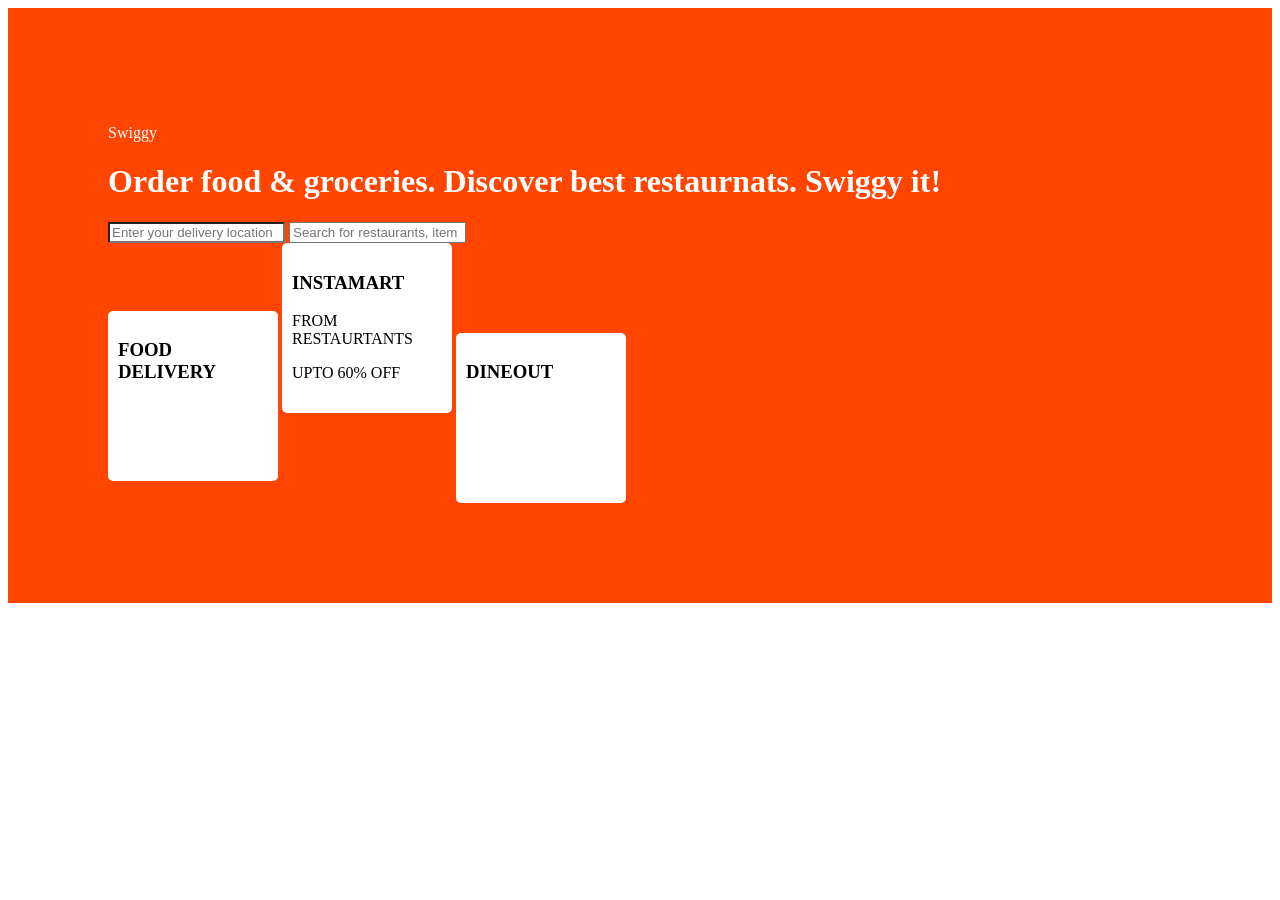
==== clone.html @ ca613606 "working on clone" ====
<!DOCTYPE html>
<html lang="en">
<head>
    <meta charset="UTF-8">
    <meta name="viewport" content="width=device-width, initial-scale=1.0">
    <title>Swiggy clone</title>
    <link rel="stylesheet" href="style.css"/>
</head>
<body>
  
   <div class="container">
    <header></header>
      <p class="p">Swiggy</p>
    <h1>Order food & groceries. Discover
        best restaurnats. Swiggy it!
    </h1>
    </header>
    <input  placeholder="Enter your delivery location" class="input1">
    <input placeholder="Search for restaurants, item or more" class="input2">
<br>
    <div class="box1"> <h3><b>FOOD DELIVERY</b></h3></div>
    <div class="box1"><h3><b>INSTAMART</b></h3>
        <p>FROM RESTAURTANTS</p>
        <P color="yellowred">UPTO 60% OFF</P>
    </div>
    <div class="box1"><h3><b>DINEOUT</b></h3></div>

   </div>
    
</body>
</html>
---- style.css ----
body{
display: flex;
justify-content: center;
align-items: center;
}
h1{
    color: white;

}
.p{
    color: white;
}
.box1{
    height: 150px;
    width: 150px;
    display: inline-block;
    background-color: white;
    padding: 10px;
    border-radius: 5px;
}
.input1{
    background-color: white;
    color: black;
}
.container{
    height: 100%;
    width: 100%;
    padding: 100px;
    background-color: orangered;

}
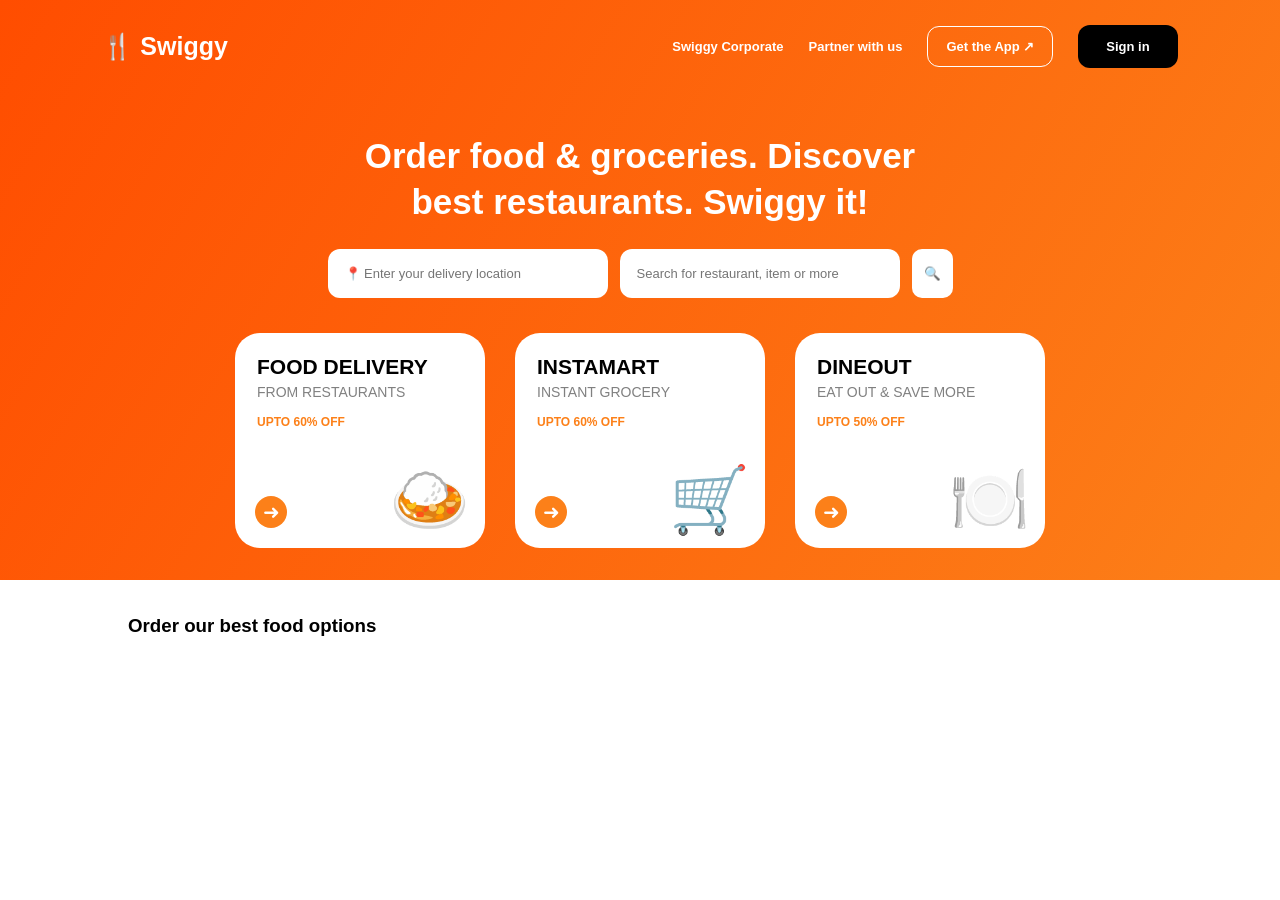
==== commit f8efc0ae: "adding some property" ====
--- a/clone.html
+++ b/clone.html
@@ -3,29 +3,78 @@
 <head>
     <meta charset="UTF-8">
     <meta name="viewport" content="width=device-width, initial-scale=1.0">
-    <title>Swiggy clone</title>
-    <link rel="stylesheet" href="style.css"/>
+    <title>Swiggy Homepage</title>
+    <link rel="stylesheet" href="style.css">
 </head>
 <body>
-  
-   <div class="container">
-    <header></header>
-      <p class="p">Swiggy</p>
-    <h1>Order food & groceries. Discover
-        best restaurnats. Swiggy it!
-    </h1>
-    </header>
-    <input  placeholder="Enter your delivery location" class="input1">
-    <input placeholder="Search for restaurants, item or more" class="input2">
-<br>
-    <div class="box1"> <h3><b>FOOD DELIVERY</b></h3></div>
-    <div class="box1"><h3><b>INSTAMART</b></h3>
-        <p>FROM RESTAURTANTS</p>
-        <P color="yellowred">UPTO 60% OFF</P>
-    </div>
-    <div class="box1"><h3><b>DINEOUT</b></h3></div>
 
-   </div>
-    
+    <section class="hero">
+
+        <!-- Navigation Bar -->
+        <nav class="navbar">
+            <div class="logo">🍴 Swiggy</div>
+
+            <div class="nav-links">
+                <a href="#">Swiggy Corporate</a>
+                <a href="#">Partner with us</a>
+                <a href="#" class="app">Get the App ↗</a>
+                <a href="#" class="signin">Sign in</a>
+            </div>
+        </nav>
+
+        <!-- Main Heading -->
+        <div class="content">
+            <h1>
+                Order food & groceries. Discover<br>
+                best restaurants. Swiggy it!
+            </h1>
+
+            <!-- Search Box -->
+            <div class="search-box">
+                <input type="text"
+                    placeholder="📍 Enter your delivery location">
+
+                <input type="text"
+                    placeholder="Search for restaurant, item or more">
+
+                <button>🔍</button>
+            </div>
+
+            <!-- Service Cards -->
+            <div class="cards">
+
+                <div class="card">
+                    <h2>FOOD DELIVERY</h2>
+                    <p>FROM RESTAURANTS</p>
+                    <span>UPTO 60% OFF</span>
+                    <div class="food-image">🍛</div>
+                    <div class="arrow">➜</div>
+                </div>
+
+                <div class="card">
+                    <h2>INSTAMART</h2>
+                    <p>INSTANT GROCERY</p>
+                    <span>UPTO 60% OFF</span>
+                    <div class="food-image">🛒</div>
+                    <div class="arrow">➜</div>
+                </div>
+
+                <div class="card">
+                    <h2>DINEOUT</h2>
+                    <p>EAT OUT & SAVE MORE</p>
+                    <span>UPTO 50% OFF</span>
+                    <div class="food-image">🍽️</div>
+                    <div class="arrow">➜</div>
+                </div>
+
+            </div>
+        </div>
+    </section>
+
+    <!-- Bottom Section -->
+    <section class="bottom">
+        <h3>Order our best food options</h3>
+    </section>
+
 </body>
-</html>
+</html>
--- a/style.css
+++ b/style.css
@@ -1,31 +1,200 @@
-body{
-display: flex;
-justify-content: center;
-align-items: center;
-}
-h1{
+* {
+    margin: 0;
+    padding: 0;
+    box-sizing: border-box;
+    font-family: Arial, sans-serif;
+}
+
+body {
+    background-color: #fff;
+}
+
+/* Main Orange Section */
+.hero {
+    background: linear-gradient(120deg, #ff4d00, #fc8019);
+    min-height: 580px;
+    width: 100%;
     color: white;
-
-}
-.p{
+    padding: 25px 8%;
+}
+
+/* Navigation Bar */
+.navbar {
+    display: flex;
+    justify-content: space-between;
+    align-items: center;
+}
+
+.logo {
+    font-size: 25px;
+    font-weight: bold;
+}
+
+.nav-links {
+    display: flex;
+    align-items: center;
+    gap: 25px;
+}
+
+.nav-links a {
     color: white;
-}
-.box1{
-    height: 150px;
-    width: 150px;
+    text-decoration: none;
+    font-size: 13px;
+    font-weight: bold;
+}
+
+.app {
+    border: 1px solid white;
+    padding: 12px 18px;
+    border-radius: 12px;
+}
+
+.signin {
+    background: black;
+    padding: 14px 28px;
+    border-radius: 12px;
+}
+
+/* Main Content */
+.content {
+    text-align: center;
+    margin-top: 65px;
+}
+
+.content h1 {
+    font-size: 35px;
+    line-height: 1.3;
+    margin-bottom: 25px;
+}
+
+/* Search Box */
+.search-box {
+    display: flex;
+    justify-content: center;
+    gap: 12px;
+    margin-bottom: 35px;
+}
+
+.search-box input {
+    width: 280px;
+    padding: 17px;
+    border: none;
+    border-radius: 12px;
+    outline: none;
+    font-size: 13px;
+}
+
+.search-box button {
+    background: white;
+    border: none;
+    border-radius: 10px;
+    padding: 12px;
+    cursor: pointer;
+}
+
+/* Cards */
+.cards {
+    display: flex;
+    justify-content: center;
+    gap: 30px;
+    margin-top: 25px;
+}
+
+.card {
+    background: #fff;
+    color: black;
+    width: 250px;
+    height: 215px;
+    border-radius: 25px;
+    padding: 22px;
+    text-align: left;
+    position: relative;
+    overflow: hidden;
+}
+
+.card h2 {
+    font-size: 21px;
+}
+
+.card p {
+    color: gray;
+    margin-top: 5px;
+    font-size: 14px;
+}
+
+.card span {
     display: inline-block;
-    background-color: white;
-    padding: 10px;
-    border-radius: 5px;
-}
-.input1{
-    background-color: white;
+    color: #fc8019;
+    font-size: 12px;
+    font-weight: bold;
+    margin-top: 15px;
+}
+
+.food-image {
+    position: absolute;
+    right: 15px;
+    bottom: 10px;
+    font-size: 65px;
+}
+
+.arrow {
+    position: absolute;
+    bottom: 20px;
+    left: 20px;
+    background: #fc8019;
+    color: white;
+    width: 32px;
+    height: 32px;
+    border-radius: 50%;
+    text-align: center;
+    line-height: 32px;
+    font-size: 20px;
+}
+
+/* Bottom Section */
+.bottom {
+    padding: 35px 10%;
     color: black;
 }
-.container{
-    height: 100%;
-    width: 100%;
-    padding: 100px;
-    background-color: orangered;
-
+
+/* Responsive Design */
+@media (max-width: 768px) {
+
+    .hero {
+        padding: 20px;
+    }
+
+    .navbar {
+        flex-direction: column;
+        gap: 20px;
+    }
+
+    .nav-links {
+        flex-wrap: wrap;
+        justify-content: center;
+        gap: 12px;
+    }
+
+    .content h1 {
+        font-size: 25px;
+    }
+
+    .search-box {
+        flex-direction: column;
+        align-items: center;
+    }
+
+    .search-box input {
+        width: 100%;
+    }
+
+    .cards {
+        flex-direction: column;
+        align-items: center;
+    }
+
+    .card {
+        width: 100%;
+        max-width: 350px;
+    }
 }
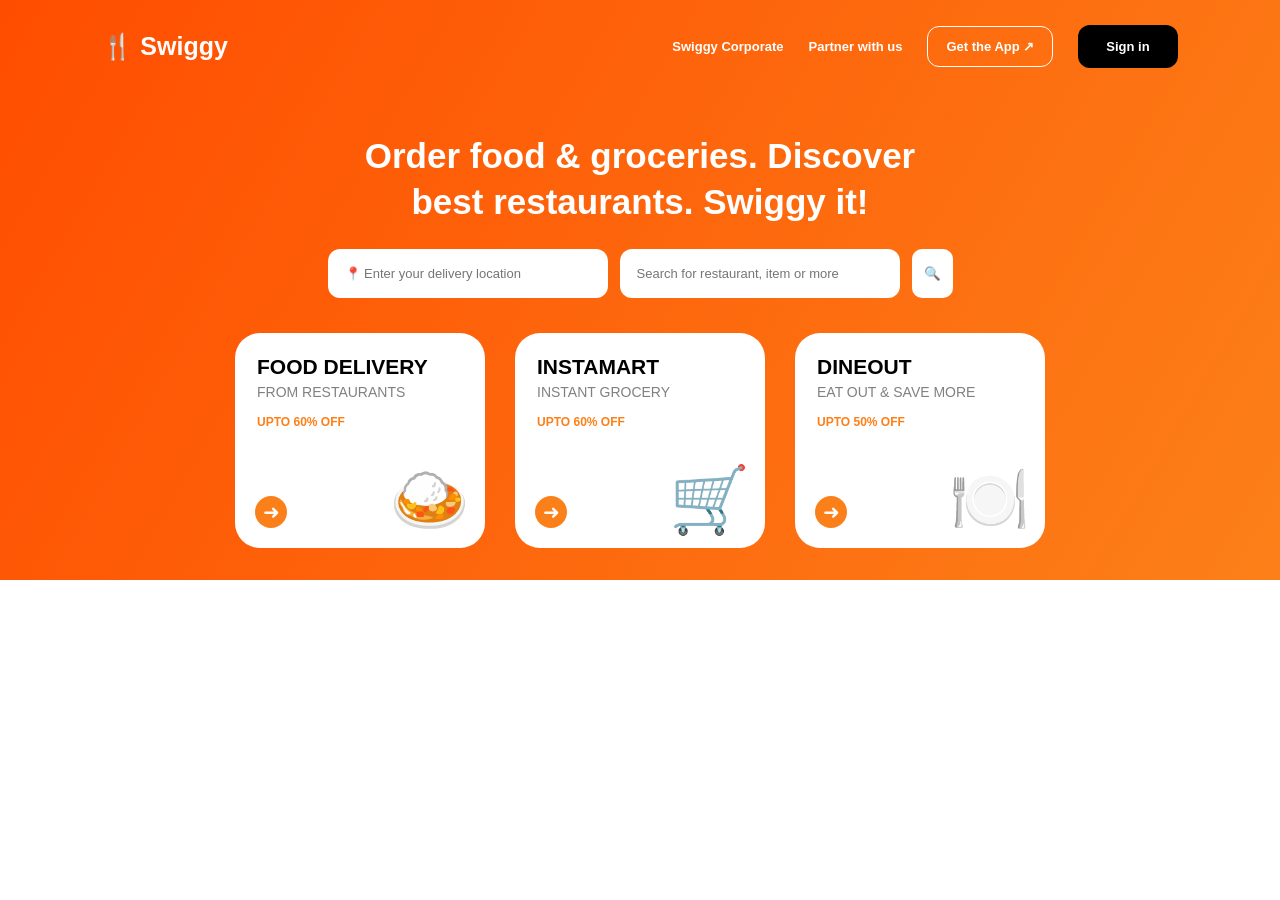
==== commit 77073857: "adding some property" ====
--- a/clone.html
+++ b/clone.html
@@ -71,10 +71,7 @@
         </div>
     </section>
 
-    <!-- Bottom Section -->
-    <section class="bottom">
-        <h3>Order our best food options</h3>
-    </section>
+   
 
 </body>
 </html>
